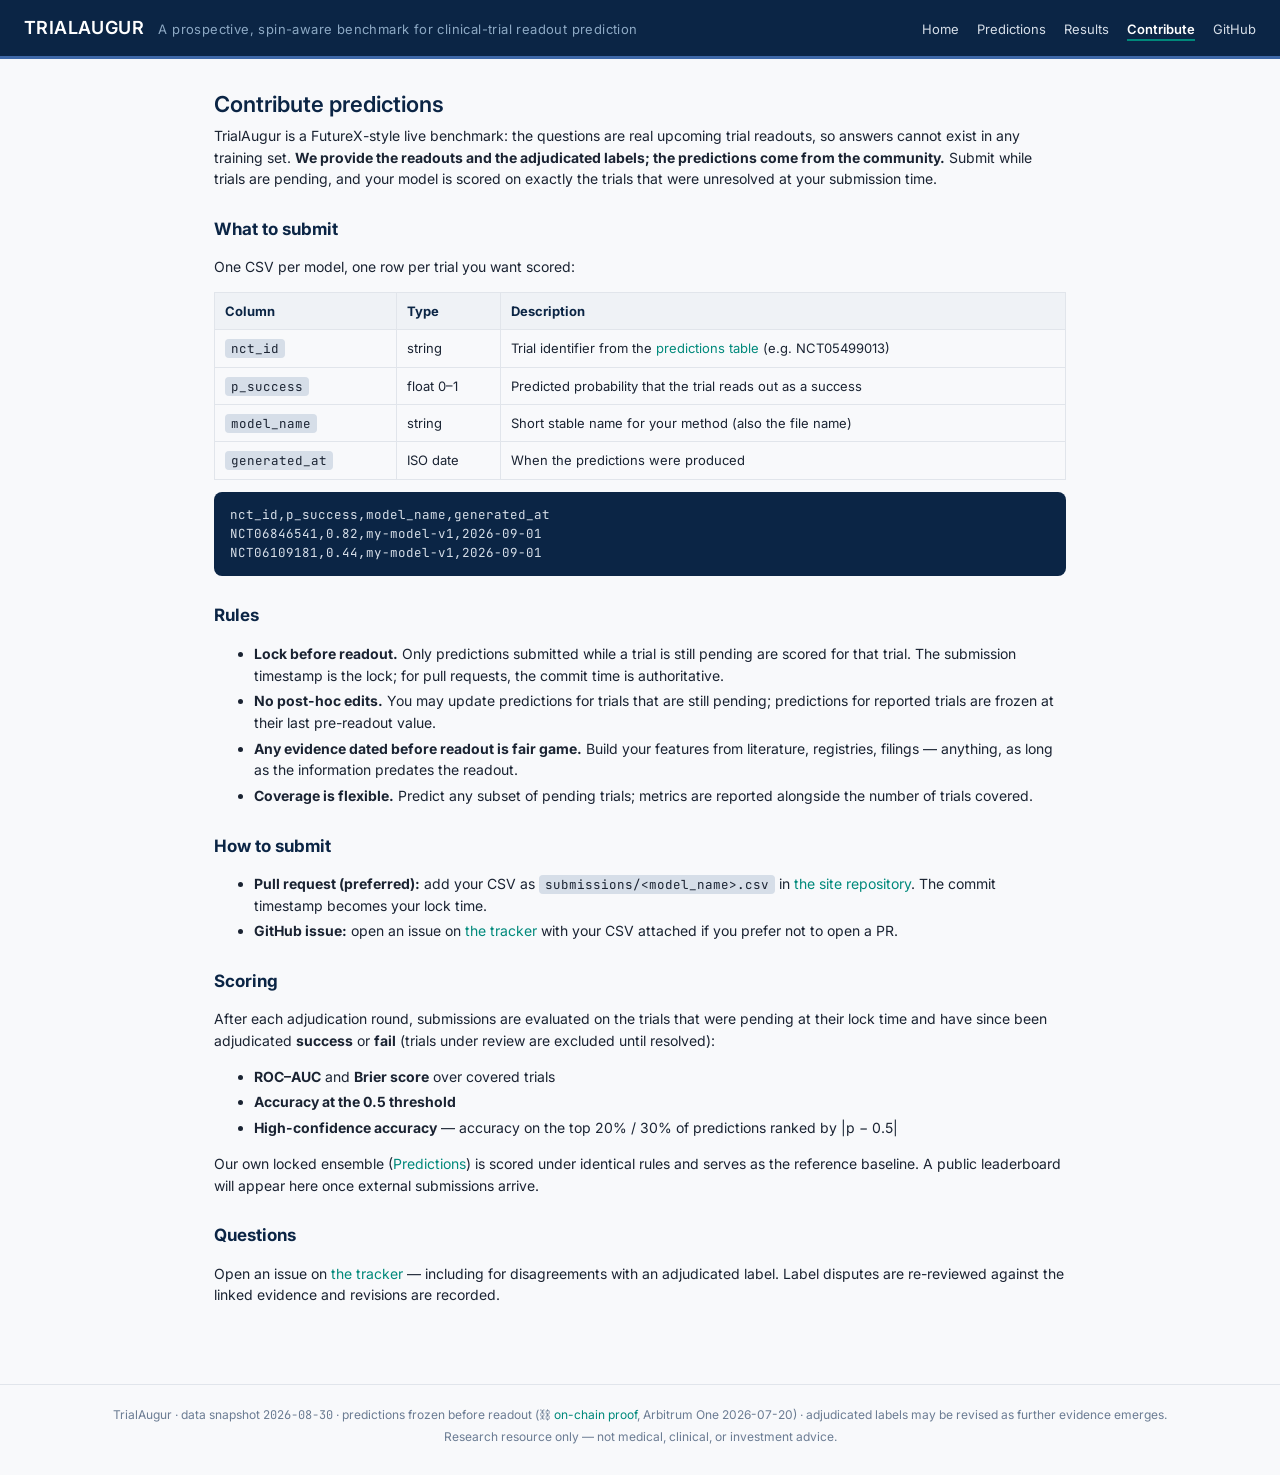
==== contribute.html @ 7155c8dd "TrialAugur static site Co-Authored-By: Claude Fable 5 <noreply@anthropic.com> Claude-Session: https:" ====
<!doctype html>
<html lang="en">
<head>
  <meta charset="utf-8">
  <meta name="viewport" content="width=device-width, initial-scale=1">
  <title>Contribute — TrialAugur</title>
  <link rel="icon" href="data:image/svg+xml,<svg xmlns='http://www.w3.org/2000/svg' viewBox='0 0 100 100'><text y='.9em' font-size='90'>🔮</text></svg>">
  <link rel="preconnect" href="https://fonts.googleapis.com">
  <link rel="preconnect" href="https://fonts.gstatic.com" crossorigin>
  <link href="https://fonts.googleapis.com/css2?family=Inter:wght@400;500;600;700&family=JetBrains+Mono:wght@500;600&display=swap" rel="stylesheet">
  <link rel="stylesheet" href="css/style.css?v=1">
  <script src="js/config.js?v=1"></script>
</head>
<body data-page="contribute">
  <div id="site-header"></div>

  <div class="container narrow prose">
    <h1 class="page-title">Contribute predictions</h1>
    <p class="page-intro">TrialAugur is a FutureX-style live benchmark: the questions
      are real upcoming trial readouts, so answers cannot exist in any training set.
      <b>We provide the readouts and the adjudicated labels; the predictions come from
      the community.</b> Submit while trials are pending, and your model is scored on
      exactly the trials that were unresolved at your submission time.</p>

    <h2>What to submit</h2>
    <p>One CSV per model, one row per trial you want scored:</p>
    <table>
      <tr><th>Column</th><th>Type</th><th>Description</th></tr>
      <tr><td><code>nct_id</code></td><td>string</td><td>Trial identifier from the <a href="predictions.html">predictions table</a> (e.g. NCT05499013)</td></tr>
      <tr><td><code>p_success</code></td><td>float 0–1</td><td>Predicted probability that the trial reads out as a success</td></tr>
      <tr><td><code>model_name</code></td><td>string</td><td>Short stable name for your method (also the file name)</td></tr>
      <tr><td><code>generated_at</code></td><td>ISO date</td><td>When the predictions were produced</td></tr>
    </table>
    <pre>nct_id,p_success,model_name,generated_at
NCT06846541,0.82,my-model-v1,2026-09-01
NCT06109181,0.44,my-model-v1,2026-09-01</pre>

    <h2>Rules</h2>
    <ul>
      <li><b>Lock before readout.</b> Only predictions submitted while a trial is
        still pending are scored for that trial. The submission timestamp is the
        lock; for pull requests, the commit time is authoritative.</li>
      <li><b>No post-hoc edits.</b> You may update predictions for trials that are
        still pending; predictions for reported trials are frozen at their last
        pre-readout value.</li>
      <li><b>Any evidence dated before readout is fair game.</b> Build your
        features from literature, registries, filings — anything, as long as the
        information predates the readout.</li>
      <li><b>Coverage is flexible.</b> Predict any subset of pending trials; metrics
        are reported alongside the number of trials covered.</li>
    </ul>

    <h2>How to submit</h2>
    <ul>
      <li><b>Pull request (preferred):</b> add your CSV as
        <code>submissions/&lt;model_name&gt;.csv</code> in
        <a data-site-link="repo" href="#" target="_blank" rel="noopener">the site repository</a>.
        The commit timestamp becomes your lock time.</li>
      <li><b>GitHub issue:</b> open an issue on
        <a data-site-link="issues" href="#" target="_blank" rel="noopener">the tracker</a>
        with your CSV attached if you prefer not to open a PR.</li>
    </ul>

    <h2>Scoring</h2>
    <p>After each adjudication round, submissions are evaluated on the trials that
      were pending at their lock time and have since been adjudicated
      <b>success</b> or <b>fail</b> (trials under review are excluded until
      resolved):</p>
    <ul>
      <li><b>ROC–AUC</b> and <b>Brier score</b> over covered trials</li>
      <li><b>Accuracy at the 0.5 threshold</b></li>
      <li><b>High-confidence accuracy</b> — accuracy on the top 20% / 30% of
        predictions ranked by |p − 0.5|</li>
    </ul>
    <p>Our own locked ensemble (<a href="predictions.html">Predictions</a>) is scored
      under identical rules and serves as the reference baseline. A public
      leaderboard will appear here once external submissions arrive.</p>

    <h2>Questions</h2>
    <p id="contact-line">Open an issue on
      <a data-site-link="issues" href="#" target="_blank" rel="noopener">the tracker</a> —
      including for disagreements with an adjudicated label. Label disputes are
      re-reviewed against the linked evidence and revisions are recorded.</p>
  </div>

  <div id="site-footer"></div>
  <script src="js/common.js?v=1"></script>
  <script>
    if (window.SITE.contactEmail) {
      document.getElementById("contact-line").insertAdjacentHTML("beforeend",
        ` Or email <a href="mailto:${SITE.contactEmail}">${SITE.contactEmail}</a>.`);
    }
  </script>
</body>
</html>
---- css/style.css ----
/* TrialAugur — navy/professional theme (same family as pharma-pipeline-web) */

:root {
  --navy-900: #0B2545;
  --navy-700: #13315C;
  --navy-500: #3E68A8;
  --navy-300: #8DA9C4;
  --navy-100: #D6DEE8;
  --bg: #F8F9FB;
  --surface: #FFFFFF;
  --border: #E1E5EB;
  --text: #1A2332;
  --text-muted: #6B7C93;
  --accent: #00897B;

  /* status colors: always paired with a text label, never color alone */
  --ok-bg: #DFF1E5;      --ok-ink: #14603A;
  --bad-bg: #FBE4E1;     --bad-ink: #96261B;
  --warn-bg: #FCEFD6;    --warn-ink: #7A5200;
  --neutral-bg: #E9EDF2; --neutral-ink: #4E5E73;
  --info-bg: #DEE8F5;    --info-ink: #1C4D8F;
}

* { box-sizing: border-box; }

html, body {
  margin: 0;
  padding: 0;
  background: var(--bg);
  color: var(--text);
  font-family: 'Inter', -apple-system, BlinkMacSystemFont, 'Segoe UI', Helvetica, Arial, sans-serif;
  font-size: 14px;
  line-height: 1.55;
  -webkit-font-smoothing: antialiased;
}

a { color: var(--accent); text-decoration: none; }
a:hover { text-decoration: underline; }
.mono { font-family: 'JetBrains Mono', 'SF Mono', Menlo, monospace; }

/* ---------- top bar ---------- */
header.topbar {
  background: var(--navy-900);
  color: #fff;
  padding: 14px 24px;
  display: flex;
  align-items: baseline;
  justify-content: space-between;
  gap: 16px;
  flex-wrap: wrap;
  border-bottom: 3px solid var(--navy-500);
}
header.topbar .brand { font-size: 18px; font-weight: 600; letter-spacing: 0.4px; }
header.topbar .brand a { color: #fff; }
header.topbar .brand a:hover { text-decoration: none; }
header.topbar .brand .sub {
  font-weight: 400; color: var(--navy-300);
  margin-left: 10px; font-size: 13px;
}
header.topbar nav { display: flex; flex-wrap: wrap; gap: 2px 18px; }
header.topbar nav a { color: var(--navy-100); font-size: 13px; }
header.topbar nav a:hover { color: #fff; text-decoration: none; }
header.topbar nav a.active { color: #fff; font-weight: 600; border-bottom: 2px solid var(--accent); }

/* ---------- page scaffolding ---------- */
.container { max-width: 1240px; margin: 0 auto; padding: 24px; }
.container.narrow { max-width: 900px; }

.page-title { font-size: 22px; font-weight: 600; margin: 4px 0 4px; color: var(--navy-900); }
.page-intro { color: var(--text-muted); max-width: 860px; margin: 0 0 18px; }
.page-intro b { color: var(--text); }

/* ---------- hero (home) ---------- */
.hero { padding: 36px 0 8px; }
.hero h1 { font-size: 30px; margin: 0 0 6px; color: var(--navy-900); letter-spacing: 0.3px; }
.hero p { font-size: 15px; color: var(--text-muted); max-width: 820px; margin: 0; }

/* ---------- stat tiles ---------- */
.stats {
  display: grid;
  grid-template-columns: repeat(auto-fit, minmax(170px, 1fr));
  gap: 14px;
  margin: 22px 0 6px;
}
.stat-card {
  background: var(--surface);
  border: 1px solid var(--border);
  border-radius: 8px;
  padding: 14px 16px;
}
.stat-card .label {
  font-size: 11px; text-transform: uppercase; letter-spacing: 0.8px;
  color: var(--text-muted); margin-bottom: 6px;
}
.stat-card .value { font-size: 26px; font-weight: 600; color: var(--navy-900); }
.stat-card .detail { font-size: 12px; color: var(--text-muted); margin-top: 4px; }
.stats-footnote { font-size: 12px; color: var(--text-muted); margin: 6px 0 0; }

/* ---------- cards / sections ---------- */
.cards {
  display: grid;
  grid-template-columns: repeat(auto-fit, minmax(260px, 1fr));
  gap: 14px;
  margin: 18px 0;
}
.card {
  background: var(--surface);
  border: 1px solid var(--border);
  border-radius: 8px;
  padding: 18px;
}
.card h3 { margin: 0 0 8px; font-size: 15px; color: var(--navy-900); }
.card .step { color: var(--accent); font-weight: 600; font-size: 12px; letter-spacing: 1px; }
.card p { margin: 6px 0 0; color: var(--text-muted); font-size: 13px; }
.card p b, .card p a { color: var(--text); }
.card p a { color: var(--accent); }

.section-title { font-size: 17px; font-weight: 600; color: var(--navy-900); margin: 30px 0 4px; }

.callout {
  background: var(--surface);
  border: 1px solid var(--border);
  border-left: 4px solid var(--accent);
  border-radius: 6px;
  padding: 14px 18px;
  margin: 14px 0;
  max-width: 900px;
}
.callout h3 { margin: 0 0 6px; font-size: 14px; }
.callout p { margin: 4px 0; font-size: 13px; color: var(--text-muted); }

.paper-box {
  background: var(--navy-900);
  color: var(--navy-100);
  border-radius: 8px;
  padding: 18px 20px;
  margin: 14px 0 24px;
  max-width: 900px;
}
.paper-box h3 { color: #fff; margin: 0 0 8px; font-size: 15px; }
.paper-box .cite { font-size: 13px; font-style: italic; }
.paper-box .placeholder-tag {
  display: inline-block; font-style: normal; font-size: 11px; font-weight: 600;
  background: var(--navy-700); color: var(--navy-300);
  border-radius: 4px; padding: 2px 8px; margin-left: 8px; letter-spacing: 0.5px;
}
.paper-box a { color: #8FD9CF; }

/* ---------- buttons ---------- */
.btn {
  display: inline-block;
  background: var(--navy-700);
  color: #fff;
  border-radius: 6px;
  padding: 9px 16px;
  font-size: 13px;
  font-weight: 500;
  margin: 4px 8px 4px 0;
}
.btn:hover { background: var(--navy-500); text-decoration: none; }
.btn .size { color: var(--navy-300); font-weight: 400; margin-left: 6px; }
.btn.secondary { background: var(--surface); color: var(--navy-700); border: 1px solid var(--navy-300); }
.btn.secondary:hover { background: var(--navy-100); }

/* ---------- badges ---------- */
.badge {
  display: inline-block;
  border-radius: 999px;
  padding: 2px 10px;
  font-size: 12px;
  font-weight: 600;
  white-space: nowrap;
}
.b-success { background: var(--ok-bg); color: var(--ok-ink); }
.b-fail { background: var(--bad-bg); color: var(--bad-ink); }
.b-unclear { background: var(--warn-bg); color: var(--warn-ink); }
.b-pending { background: var(--neutral-bg); color: var(--neutral-ink); }
.b-reported { background: var(--info-bg); color: var(--info-ink); }
.b-call-s { background: var(--surface); color: var(--ok-ink); border: 1px solid var(--ok-ink); }
.b-call-f { background: var(--surface); color: var(--bad-ink); border: 1px solid var(--bad-ink); }

.tick-good { color: var(--ok-ink); font-weight: 700; }
.tick-bad { color: var(--bad-ink); font-weight: 700; }
.muted { color: var(--text-muted); }

/* ---------- on-chain proof block ---------- */
details.chain-proof {
  background: var(--surface);
  border: 1px solid var(--border);
  border-radius: 6px;
  margin: 0 0 6px;
  max-width: 900px;
  font-size: 12.5px;
}
details.chain-proof summary {
  cursor: pointer;
  padding: 8px 12px;
  color: var(--text-muted);
  list-style-position: inside;
}
details.chain-proof summary:hover { color: var(--text); }
details.chain-proof .chain-body { padding: 2px 14px 12px; color: var(--text-muted); }
details.chain-proof .chain-body p { margin: 6px 0; }
details.chain-proof table { border-collapse: collapse; margin: 8px 0; }
details.chain-proof th, details.chain-proof td {
  border: 1px solid var(--border); padding: 4px 9px; font-size: 12px; text-align: left;
}
details.chain-proof th { background: #EFF2F6; color: var(--navy-900); }
details.chain-proof .chain-alt { color: var(--text-muted); font-size: 11px; margin-left: 6px; }

/* ---------- filter row ---------- */
.filters {
  display: flex;
  flex-wrap: wrap;
  gap: 10px;
  align-items: center;
  margin: 14px 0;
}
.filters input[type="search"], .filters select {
  border: 1px solid var(--border);
  border-radius: 6px;
  background: var(--surface);
  color: var(--text);
  padding: 8px 10px;
  font-size: 13px;
  font-family: inherit;
}
.filters input[type="search"] { min-width: 260px; flex: 1 1 260px; max-width: 420px; }
.filters .hint { color: var(--text-muted); font-size: 12px; margin-left: auto; }

/* ---------- tables (Tabulator overrides) ---------- */
#grid { border: 1px solid var(--border); border-radius: 8px; overflow: hidden; background: var(--surface); }
.tabulator { border: none; background: var(--surface); font-size: 13px; }
.tabulator .tabulator-header {
  background: #EFF2F6; border-bottom: 2px solid var(--navy-100);
  color: var(--navy-900); font-weight: 600;
}
.tabulator .tabulator-header .tabulator-col { background: transparent; }
.tabulator-row { border-bottom: 1px solid #EDF0F4; }
.tabulator-row.tabulator-row-even { background: #FBFCFD; }
.tabulator-row:hover { background: #F0F4F9 !important; }
.tabulator .tabulator-cell { padding: 8px 10px; }
.tabulator .tabulator-cell.wrap { white-space: normal; line-height: 1.4; }
a.nct { color: var(--navy-500); font-weight: 600; }

/* ---------- trial detail (dossier) page ---------- */
.tabulator-row { cursor: pointer; }
.kv-card { padding: 6px 18px 10px; }
.kv-card .kv {
  display: grid;
  grid-template-columns: 260px 1fr;
  gap: 12px;
  padding: 7px 0;
  border-bottom: 1px solid #EDF0F4;
  font-size: 13px;
}
.kv-card .kv:last-child, .kv-card details.field:last-child { border-bottom: none; }
.kv-card .k, details.field .k {
  color: var(--text-muted);
  font-family: 'JetBrains Mono', Menlo, monospace;
  font-size: 12px;
  word-break: break-all;
}
.kv-card .v { color: var(--text); overflow-wrap: anywhere; }
.kv-card details.field { border-bottom: 1px solid #EDF0F4; padding: 7px 0; font-size: 13px; }
.kv-card details.field summary {
  cursor: pointer;
  display: grid;
  grid-template-columns: 260px 1fr;
  gap: 12px;
  list-style: none;
}
.kv-card details.field summary::before { content: "▸ "; color: var(--text-muted); position: absolute; margin-left: -14px; }
.kv-card details.field[open] summary::before { content: "▾ "; }
.kv-card pre.val {
  background: #F4F6F9;
  border: 1px solid var(--border);
  border-radius: 6px;
  padding: 10px 12px;
  margin: 8px 0 4px;
  overflow-x: auto;
  max-height: 480px;
  overflow-y: auto;
  white-space: pre-wrap;
  overflow-wrap: anywhere;
  font-family: 'JetBrains Mono', Menlo, monospace;
  font-size: 12px;
  line-height: 1.5;
}
@media (max-width: 640px) {
  .kv-card .kv, .kv-card details.field summary { grid-template-columns: 1fr; gap: 2px; }
}

/* ---------- prose pages (contribute) ---------- */
.prose { max-width: 860px; }
.prose h2 { font-size: 17px; color: var(--navy-900); margin: 26px 0 8px; }
.prose p, .prose li { font-size: 14px; color: var(--text); }
.prose li { margin: 4px 0; }
.prose code {
  font-family: 'JetBrains Mono', Menlo, monospace;
  background: var(--navy-100); border-radius: 4px; padding: 1px 6px; font-size: 12.5px;
}
.prose table { border-collapse: collapse; margin: 10px 0; width: 100%; }
.prose th, .prose td { border: 1px solid var(--border); padding: 8px 10px; font-size: 13px; text-align: left; }
.prose th { background: #EFF2F6; color: var(--navy-900); }
.prose pre {
  background: var(--navy-900); color: #D6DEE8;
  border-radius: 8px; padding: 14px 16px; overflow-x: auto;
  font-family: 'JetBrains Mono', Menlo, monospace; font-size: 12.5px; line-height: 1.5;
}

/* ---------- footer ---------- */
footer {
  margin-top: 40px;
  padding: 18px 24px 26px;
  border-top: 1px solid var(--border);
  color: var(--text-muted);
  font-size: 12px;
  text-align: center;
}
footer div { margin: 3px 0; }

@media (max-width: 640px) {
  .container { padding: 14px; }
  .hero h1 { font-size: 24px; }
  header.topbar { padding: 12px 14px; }
}

/* ---------- model evaluation module (results page) ---------- */
.eval-block { margin: 18px 0 30px; padding: 18px 20px; background: #fff;
  border: 1px solid var(--border, #e3e7ee); border-radius: 10px; }
.eval-title { font-size: 18px; margin: 18px 0 6px; color: var(--navy-900, #111c33); }
.eval-block h3 { font-size: 14.5px; margin: 18px 0 2px; color: var(--navy-900, #111c33); }
.eval-sub { font-size: 12.5px; color: var(--text-muted, #66708a); margin: 2px 0 8px; }
.eval-scroll { overflow-x: auto; }
.eval-table { border-collapse: collapse; width: 100%; font-size: 13px; }
.eval-table th, .eval-table td { padding: 6px 10px; text-align: left;
  border-bottom: 1px solid var(--border, #e8ebf1); white-space: nowrap; }
.eval-table td:first-child { white-space: normal; min-width: 220px; }
.eval-table thead th { font-size: 11.5px; text-transform: uppercase; letter-spacing: .4px;
  color: var(--text-muted, #66708a); border-bottom: 2px solid var(--border, #dde2ea); }
.eval-table tbody tr:hover { background: #f7f9fc; }
.eval-notes { margin-top: 12px; font-size: 12.5px; color: var(--text-muted, #66708a); }
.eval-notes summary { cursor: pointer; font-weight: 600; }
.eval-notes ul { margin: 8px 0 0 18px; padding: 0; }
.eval-notes li { margin: 4px 0; }

/* evaluation figure */
.eval-fig { margin: 18px 0 4px; }
.eval-fig img { max-width: 100%; height: auto; border: 1px solid #e3e7ee; border-radius: 8px; }
.eval-fig figcaption { font-size: 12px; color: #66708a; margin-top: 6px; }

/* market reaction */
.pos { color: #008300; }
.neg { color: #e34948; }
.mkt-note { font-size: 11.5px; color: #66708a; white-space: normal; min-width: 140px; }
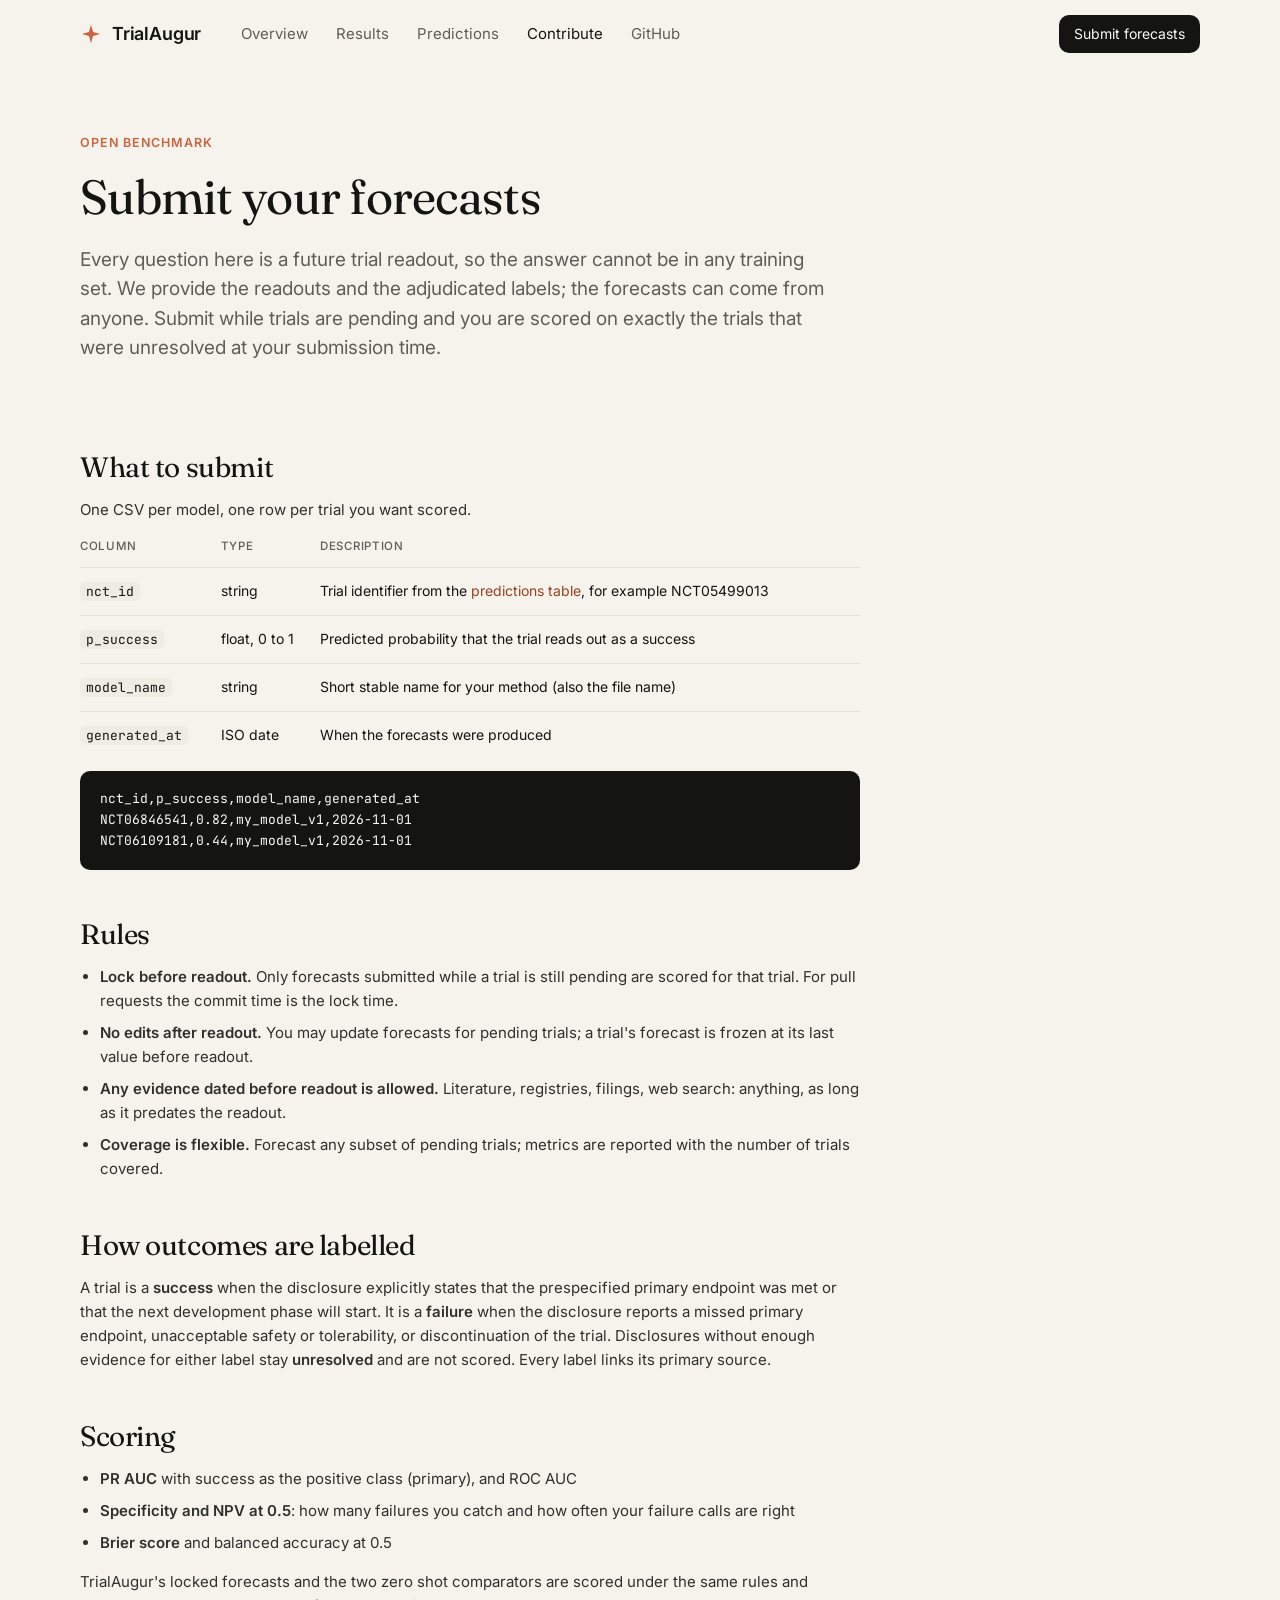
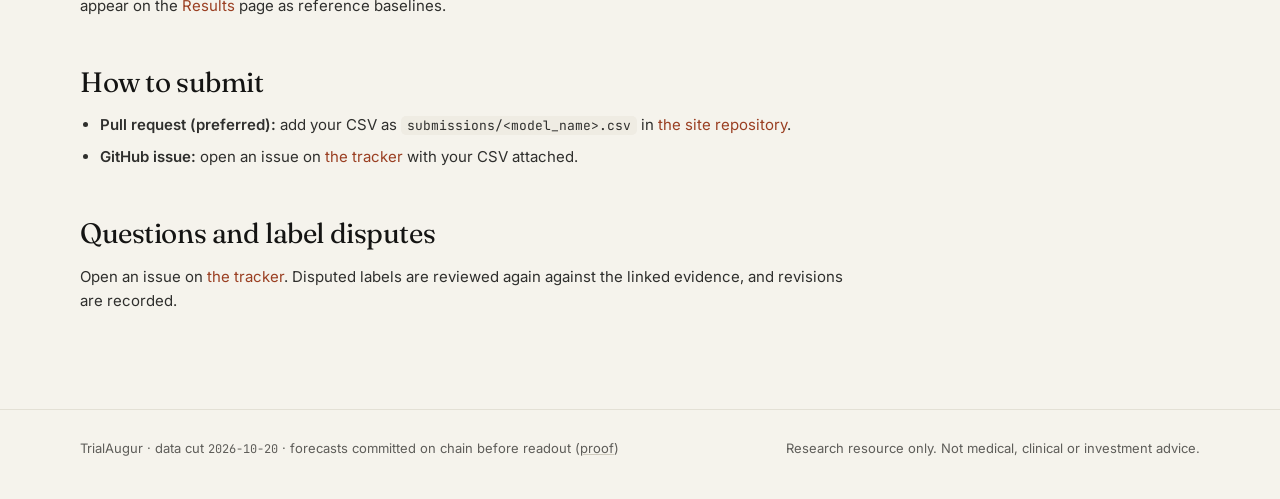
==== commit a75703ee: "Redesign site and update to the paper data cut of 20 Oct 2026 Warm editorial theme. Prospective eval" ====
--- a/contribute.html
+++ b/contribute.html
@@ -3,88 +3,83 @@
 <head>
   <meta charset="utf-8">
   <meta name="viewport" content="width=device-width, initial-scale=1">
-  <title>Contribute — TrialAugur</title>
-  <link rel="icon" href="data:image/svg+xml,<svg xmlns='http://www.w3.org/2000/svg' viewBox='0 0 100 100'><text y='.9em' font-size='90'>🔮</text></svg>">
+  <title>Contribute · TrialAugur</title>
+  <link rel="icon" href="data:image/svg+xml,<svg xmlns='http://www.w3.org/2000/svg' viewBox='0 0 24 24'><path d='M12 2l2.2 7.8L22 12l-7.8 2.2L12 22l-2.2-7.8L2 12l7.8-2.2z' fill='%23C96442'/></svg>">
   <link rel="preconnect" href="https://fonts.googleapis.com">
   <link rel="preconnect" href="https://fonts.gstatic.com" crossorigin>
-  <link href="https://fonts.googleapis.com/css2?family=Inter:wght@400;500;600;700&family=JetBrains+Mono:wght@500;600&display=swap" rel="stylesheet">
-  <link rel="stylesheet" href="css/style.css?v=1">
-  <script src="js/config.js?v=1"></script>
+  <link href="https://fonts.googleapis.com/css2?family=Fraunces:opsz,wght@9..144,400;9..144,500&family=Inter:wght@400;500;600&family=JetBrains+Mono:wght@400;500&display=swap" rel="stylesheet">
+  <link rel="stylesheet" href="css/style.css?v=10">
+  <script src="js/config.js?v=10"></script>
 </head>
 <body data-page="contribute">
   <div id="site-header"></div>
 
-  <div class="container narrow prose">
-    <h1 class="page-title">Contribute predictions</h1>
-    <p class="page-intro">TrialAugur is a FutureX-style live benchmark: the questions
-      are real upcoming trial readouts, so answers cannot exist in any training set.
-      <b>We provide the readouts and the adjudicated labels; the predictions come from
-      the community.</b> Submit while trials are pending, and your model is scored on
-      exactly the trials that were unresolved at your submission time.</p>
+  <section class="wrap pagehead">
+    <div class="eyebrow">Open benchmark</div>
+    <h1>Submit your forecasts</h1>
+    <p class="lede">Every question here is a future trial readout, so the answer cannot be in any training set.
+      We provide the readouts and the adjudicated labels; the forecasts can come from anyone. Submit while trials are
+      pending and you are scored on exactly the trials that were unresolved at your submission time.</p>
+  </section>
 
-    <h2>What to submit</h2>
-    <p>One CSV per model, one row per trial you want scored:</p>
-    <table>
-      <tr><th>Column</th><th>Type</th><th>Description</th></tr>
-      <tr><td><code>nct_id</code></td><td>string</td><td>Trial identifier from the <a href="predictions.html">predictions table</a> (e.g. NCT05499013)</td></tr>
-      <tr><td><code>p_success</code></td><td>float 0–1</td><td>Predicted probability that the trial reads out as a success</td></tr>
-      <tr><td><code>model_name</code></td><td>string</td><td>Short stable name for your method (also the file name)</td></tr>
-      <tr><td><code>generated_at</code></td><td>ISO date</td><td>When the predictions were produced</td></tr>
-    </table>
-    <pre>nct_id,p_success,model_name,generated_at
-NCT06846541,0.82,my-model-v1,2026-09-01
-NCT06109181,0.44,my-model-v1,2026-09-01</pre>
+  <section class="wrap">
+    <div class="doc">
+      <h2>What to submit</h2>
+      <p>One CSV per model, one row per trial you want scored.</p>
+      <div class="scroll"><table class="t">
+        <tr><th>Column</th><th>Type</th><th>Description</th></tr>
+        <tr><td><code>nct_id</code></td><td>string</td><td>Trial identifier from the <a href="predictions.html">predictions table</a>, for example NCT05499013</td></tr>
+        <tr><td><code>p_success</code></td><td>float, 0 to 1</td><td>Predicted probability that the trial reads out as a success</td></tr>
+        <tr><td><code>model_name</code></td><td>string</td><td>Short stable name for your method (also the file name)</td></tr>
+        <tr><td><code>generated_at</code></td><td>ISO date</td><td>When the forecasts were produced</td></tr>
+      </table></div>
+      <pre>nct_id,p_success,model_name,generated_at
+NCT06846541,0.82,my_model_v1,2026-11-01
+NCT06109181,0.44,my_model_v1,2026-11-01</pre>
 
-    <h2>Rules</h2>
-    <ul>
-      <li><b>Lock before readout.</b> Only predictions submitted while a trial is
-        still pending are scored for that trial. The submission timestamp is the
-        lock; for pull requests, the commit time is authoritative.</li>
-      <li><b>No post-hoc edits.</b> You may update predictions for trials that are
-        still pending; predictions for reported trials are frozen at their last
-        pre-readout value.</li>
-      <li><b>Any evidence dated before readout is fair game.</b> Build your
-        features from literature, registries, filings — anything, as long as the
-        information predates the readout.</li>
-      <li><b>Coverage is flexible.</b> Predict any subset of pending trials; metrics
-        are reported alongside the number of trials covered.</li>
-    </ul>
+      <h2>Rules</h2>
+      <ul>
+        <li><b>Lock before readout.</b> Only forecasts submitted while a trial is still pending are scored for that trial.
+          For pull requests the commit time is the lock time.</li>
+        <li><b>No edits after readout.</b> You may update forecasts for pending trials; a trial's forecast is frozen at its
+          last value before readout.</li>
+        <li><b>Any evidence dated before readout is allowed.</b> Literature, registries, filings, web search: anything,
+          as long as it predates the readout.</li>
+        <li><b>Coverage is flexible.</b> Forecast any subset of pending trials; metrics are reported with the number of
+          trials covered.</li>
+      </ul>
 
-    <h2>How to submit</h2>
-    <ul>
-      <li><b>Pull request (preferred):</b> add your CSV as
-        <code>submissions/&lt;model_name&gt;.csv</code> in
-        <a data-site-link="repo" href="#" target="_blank" rel="noopener">the site repository</a>.
-        The commit timestamp becomes your lock time.</li>
-      <li><b>GitHub issue:</b> open an issue on
-        <a data-site-link="issues" href="#" target="_blank" rel="noopener">the tracker</a>
-        with your CSV attached if you prefer not to open a PR.</li>
-    </ul>
+      <h2>How outcomes are labelled</h2>
+      <p>A trial is a <b>success</b> when the disclosure explicitly states that the prespecified primary endpoint was met
+        or that the next development phase will start. It is a <b>failure</b> when the disclosure reports a missed primary
+        endpoint, unacceptable safety or tolerability, or discontinuation of the trial. Disclosures without enough evidence
+        for either label stay <b>unresolved</b> and are not scored. Every label links its primary source.</p>
 
-    <h2>Scoring</h2>
-    <p>After each adjudication round, submissions are evaluated on the trials that
-      were pending at their lock time and have since been adjudicated
-      <b>success</b> or <b>fail</b> (trials under review are excluded until
-      resolved):</p>
-    <ul>
-      <li><b>ROC–AUC</b> and <b>Brier score</b> over covered trials</li>
-      <li><b>Accuracy at the 0.5 threshold</b></li>
-      <li><b>High-confidence accuracy</b> — accuracy on the top 20% / 30% of
-        predictions ranked by |p − 0.5|</li>
-    </ul>
-    <p>Our own locked ensemble (<a href="predictions.html">Predictions</a>) is scored
-      under identical rules and serves as the reference baseline. A public
-      leaderboard will appear here once external submissions arrive.</p>
+      <h2>Scoring</h2>
+      <ul>
+        <li><b>PR AUC</b> with success as the positive class (primary), and ROC AUC</li>
+        <li><b>Specificity and NPV at 0.5</b>: how many failures you catch and how often your failure calls are right</li>
+        <li><b>Brier score</b> and balanced accuracy at 0.5</li>
+      </ul>
+      <p>TrialAugur's locked forecasts and the two zero shot comparators are scored under the same rules and appear on the
+        <a href="results.html">Results</a> page as reference baselines.</p>
 
-    <h2>Questions</h2>
-    <p id="contact-line">Open an issue on
-      <a data-site-link="issues" href="#" target="_blank" rel="noopener">the tracker</a> —
-      including for disagreements with an adjudicated label. Label disputes are
-      re-reviewed against the linked evidence and revisions are recorded.</p>
-  </div>
+      <h2>How to submit</h2>
+      <ul>
+        <li><b>Pull request (preferred):</b> add your CSV as <code>submissions/&lt;model_name&gt;.csv</code> in
+          <a data-site-link="repo" href="#" target="_blank" rel="noopener">the site repository</a>.</li>
+        <li><b>GitHub issue:</b> open an issue on <a data-site-link="issues" href="#" target="_blank" rel="noopener">the tracker</a>
+          with your CSV attached.</li>
+      </ul>
+
+      <h2>Questions and label disputes</h2>
+      <p id="contact-line">Open an issue on <a data-site-link="issues" href="#" target="_blank" rel="noopener">the tracker</a>.
+        Disputed labels are reviewed again against the linked evidence, and revisions are recorded.</p>
+    </div>
+  </section>
 
   <div id="site-footer"></div>
-  <script src="js/common.js?v=1"></script>
+  <script src="js/common.js?v=10"></script>
   <script>
     if (window.SITE.contactEmail) {
       document.getElementById("contact-line").insertAdjacentHTML("beforeend",
--- a/css/style.css
+++ b/css/style.css
@@ -1,356 +1,282 @@
-/* TrialAugur — navy/professional theme (same family as pharma-pipeline-web) */
+/* TrialAugur: warm editorial theme (ivory paper, serif display, clay accent) */
 
 :root {
-  --navy-900: #0B2545;
-  --navy-700: #13315C;
-  --navy-500: #3E68A8;
-  --navy-300: #8DA9C4;
-  --navy-100: #D6DEE8;
-  --bg: #F8F9FB;
-  --surface: #FFFFFF;
-  --border: #E1E5EB;
-  --text: #1A2332;
-  --text-muted: #6B7C93;
-  --accent: #00897B;
-
-  /* status colors: always paired with a text label, never color alone */
-  --ok-bg: #DFF1E5;      --ok-ink: #14603A;
-  --bad-bg: #FBE4E1;     --bad-ink: #96261B;
-  --warn-bg: #FCEFD6;    --warn-ink: #7A5200;
-  --neutral-bg: #E9EDF2; --neutral-ink: #4E5E73;
-  --info-bg: #DEE8F5;    --info-ink: #1C4D8F;
+  --bg: #F5F3EC;
+  --card: #FAF9F5;
+  --sunk: #EFECE3;
+  --fg: #141413;
+  --muted: #5E5D59;
+  --faint: #87867F;
+  --line: #E3E0D5;
+  --line-strong: #CFCBBE;
+  --accent: #C96442;
+  --accent-ink: #9A3F22;
+  --accent-soft: #F4E1D9;
+  --cmp: #6A9BCC;
+  --cmp-soft: #DDE8F3;
+  --ok: #4F6B3A;
+  --ok-soft: #E3EAD7;
+  --bad: #A8432A;
+  --bad-soft: #F4E1D9;
+  --neutral-soft: #E8E6DC;
+
+  --sans: 'Inter', -apple-system, 'Segoe UI', Helvetica, Arial, sans-serif;
+  --display: 'Fraunces', Georgia, 'Times New Roman', serif;
+  --mono: 'JetBrains Mono', 'SF Mono', Menlo, Consolas, monospace;
+  --r: 10px;
+  --rc: 16px;
 }
 
 * { box-sizing: border-box; }
-
-html, body {
-  margin: 0;
-  padding: 0;
+html, body { margin: 0; padding: 0; }
+body {
   background: var(--bg);
-  color: var(--text);
-  font-family: 'Inter', -apple-system, BlinkMacSystemFont, 'Segoe UI', Helvetica, Arial, sans-serif;
-  font-size: 14px;
-  line-height: 1.55;
+  color: var(--fg);
+  font-family: var(--sans);
+  font-size: 15px;
+  line-height: 1.6;
   -webkit-font-smoothing: antialiased;
 }
-
-a { color: var(--accent); text-decoration: none; }
+a { color: var(--accent-ink); text-decoration: none; }
 a:hover { text-decoration: underline; }
-.mono { font-family: 'JetBrains Mono', 'SF Mono', Menlo, monospace; }
-
-/* ---------- top bar ---------- */
-header.topbar {
-  background: var(--navy-900);
-  color: #fff;
-  padding: 14px 24px;
-  display: flex;
-  align-items: baseline;
-  justify-content: space-between;
-  gap: 16px;
-  flex-wrap: wrap;
-  border-bottom: 3px solid var(--navy-500);
-}
-header.topbar .brand { font-size: 18px; font-weight: 600; letter-spacing: 0.4px; }
-header.topbar .brand a { color: #fff; }
-header.topbar .brand a:hover { text-decoration: none; }
-header.topbar .brand .sub {
-  font-weight: 400; color: var(--navy-300);
-  margin-left: 10px; font-size: 13px;
-}
-header.topbar nav { display: flex; flex-wrap: wrap; gap: 2px 18px; }
-header.topbar nav a { color: var(--navy-100); font-size: 13px; }
-header.topbar nav a:hover { color: #fff; text-decoration: none; }
-header.topbar nav a.active { color: #fff; font-weight: 600; border-bottom: 2px solid var(--accent); }
-
-/* ---------- page scaffolding ---------- */
-.container { max-width: 1240px; margin: 0 auto; padding: 24px; }
-.container.narrow { max-width: 900px; }
-
-.page-title { font-size: 22px; font-weight: 600; margin: 4px 0 4px; color: var(--navy-900); }
-.page-intro { color: var(--text-muted); max-width: 860px; margin: 0 0 18px; }
-.page-intro b { color: var(--text); }
-
-/* ---------- hero (home) ---------- */
-.hero { padding: 36px 0 8px; }
-.hero h1 { font-size: 30px; margin: 0 0 6px; color: var(--navy-900); letter-spacing: 0.3px; }
-.hero p { font-size: 15px; color: var(--text-muted); max-width: 820px; margin: 0; }
-
-/* ---------- stat tiles ---------- */
-.stats {
-  display: grid;
-  grid-template-columns: repeat(auto-fit, minmax(170px, 1fr));
-  gap: 14px;
-  margin: 22px 0 6px;
-}
-.stat-card {
-  background: var(--surface);
-  border: 1px solid var(--border);
-  border-radius: 8px;
-  padding: 14px 16px;
-}
-.stat-card .label {
-  font-size: 11px; text-transform: uppercase; letter-spacing: 0.8px;
-  color: var(--text-muted); margin-bottom: 6px;
-}
-.stat-card .value { font-size: 26px; font-weight: 600; color: var(--navy-900); }
-.stat-card .detail { font-size: 12px; color: var(--text-muted); margin-top: 4px; }
-.stats-footnote { font-size: 12px; color: var(--text-muted); margin: 6px 0 0; }
-
-/* ---------- cards / sections ---------- */
-.cards {
-  display: grid;
-  grid-template-columns: repeat(auto-fit, minmax(260px, 1fr));
-  gap: 14px;
-  margin: 18px 0;
-}
-.card {
-  background: var(--surface);
-  border: 1px solid var(--border);
-  border-radius: 8px;
-  padding: 18px;
-}
-.card h3 { margin: 0 0 8px; font-size: 15px; color: var(--navy-900); }
-.card .step { color: var(--accent); font-weight: 600; font-size: 12px; letter-spacing: 1px; }
-.card p { margin: 6px 0 0; color: var(--text-muted); font-size: 13px; }
-.card p b, .card p a { color: var(--text); }
-.card p a { color: var(--accent); }
-
-.section-title { font-size: 17px; font-weight: 600; color: var(--navy-900); margin: 30px 0 4px; }
-
-.callout {
-  background: var(--surface);
-  border: 1px solid var(--border);
-  border-left: 4px solid var(--accent);
-  border-radius: 6px;
-  padding: 14px 18px;
-  margin: 14px 0;
-  max-width: 900px;
-}
-.callout h3 { margin: 0 0 6px; font-size: 14px; }
-.callout p { margin: 4px 0; font-size: 13px; color: var(--text-muted); }
-
-.paper-box {
-  background: var(--navy-900);
-  color: var(--navy-100);
-  border-radius: 8px;
-  padding: 18px 20px;
-  margin: 14px 0 24px;
-  max-width: 900px;
-}
-.paper-box h3 { color: #fff; margin: 0 0 8px; font-size: 15px; }
-.paper-box .cite { font-size: 13px; font-style: italic; }
-.paper-box .placeholder-tag {
-  display: inline-block; font-style: normal; font-size: 11px; font-weight: 600;
-  background: var(--navy-700); color: var(--navy-300);
-  border-radius: 4px; padding: 2px 8px; margin-left: 8px; letter-spacing: 0.5px;
-}
-.paper-box a { color: #8FD9CF; }
+.mono { font-family: var(--mono); font-size: .92em; }
+.muted { color: var(--muted); }
+b, strong { font-weight: 600; }
+
+.wrap { max-width: 1200px; margin: 0 auto; padding: 0 40px; }
+
+/* ---------- header ---------- */
+.nav { position: sticky; top: 0; z-index: 20; background: rgba(245, 243, 236, .92);
+  backdrop-filter: saturate(1.2) blur(8px); border-bottom: 1px solid transparent; }
+.nav.scrolled { border-bottom-color: var(--line); }
+.navin { display: flex; align-items: center; height: 68px; gap: 40px; }
+.logo { font-weight: 600; font-size: 18px; display: flex; align-items: center; gap: 10px;
+  letter-spacing: -.01em; color: var(--fg); }
+.logo:hover { text-decoration: none; }
+.nav nav { display: flex; gap: 28px; flex: 1; }
+.nav nav a { color: var(--muted); font-size: 15px; }
+.nav nav a.active, .nav nav a:hover { color: var(--fg); text-decoration: none; }
+.nav .cta { font-size: 14px; padding: 8px 15px; border-radius: var(--r); background: var(--fg); color: var(--card); }
+.nav .cta:hover { text-decoration: none; background: #2b2b29; }
+.menu-btn { display: none; background: none; border: 0; font-size: 22px; color: var(--fg); cursor: pointer; }
+
+/* ---------- type ---------- */
+h1, h2, h3, .display { font-family: var(--display); font-weight: 400; letter-spacing: -.015em; margin: 0; line-height: 1.15; }
+.eyebrow { font-size: 12.5px; letter-spacing: .08em; text-transform: uppercase; color: var(--accent);
+  font-weight: 600; margin-bottom: 18px; }
+.lede { font-size: 19px; line-height: 1.55; color: var(--muted); margin: 22px 0 0; max-width: 620px; }
 
 /* ---------- buttons ---------- */
-.btn {
-  display: inline-block;
-  background: var(--navy-700);
-  color: #fff;
-  border-radius: 6px;
-  padding: 9px 16px;
-  font-size: 13px;
-  font-weight: 500;
-  margin: 4px 8px 4px 0;
-}
-.btn:hover { background: var(--navy-500); text-decoration: none; }
-.btn .size { color: var(--navy-300); font-weight: 400; margin-left: 6px; }
-.btn.secondary { background: var(--surface); color: var(--navy-700); border: 1px solid var(--navy-300); }
-.btn.secondary:hover { background: var(--navy-100); }
-
-/* ---------- badges ---------- */
-.badge {
-  display: inline-block;
-  border-radius: 999px;
-  padding: 2px 10px;
-  font-size: 12px;
-  font-weight: 600;
-  white-space: nowrap;
-}
-.b-success { background: var(--ok-bg); color: var(--ok-ink); }
-.b-fail { background: var(--bad-bg); color: var(--bad-ink); }
-.b-unclear { background: var(--warn-bg); color: var(--warn-ink); }
-.b-pending { background: var(--neutral-bg); color: var(--neutral-ink); }
-.b-reported { background: var(--info-bg); color: var(--info-ink); }
-.b-call-s { background: var(--surface); color: var(--ok-ink); border: 1px solid var(--ok-ink); }
-.b-call-f { background: var(--surface); color: var(--bad-ink); border: 1px solid var(--bad-ink); }
-
-.tick-good { color: var(--ok-ink); font-weight: 700; }
-.tick-bad { color: var(--bad-ink); font-weight: 700; }
-.muted { color: var(--text-muted); }
-
-/* ---------- on-chain proof block ---------- */
-details.chain-proof {
-  background: var(--surface);
-  border: 1px solid var(--border);
-  border-radius: 6px;
-  margin: 0 0 6px;
-  max-width: 900px;
-  font-size: 12.5px;
-}
-details.chain-proof summary {
-  cursor: pointer;
-  padding: 8px 12px;
-  color: var(--text-muted);
-  list-style-position: inside;
-}
-details.chain-proof summary:hover { color: var(--text); }
-details.chain-proof .chain-body { padding: 2px 14px 12px; color: var(--text-muted); }
-details.chain-proof .chain-body p { margin: 6px 0; }
-details.chain-proof table { border-collapse: collapse; margin: 8px 0; }
-details.chain-proof th, details.chain-proof td {
-  border: 1px solid var(--border); padding: 4px 9px; font-size: 12px; text-align: left;
-}
-details.chain-proof th { background: #EFF2F6; color: var(--navy-900); }
-details.chain-proof .chain-alt { color: var(--text-muted); font-size: 11px; margin-left: 6px; }
-
-/* ---------- filter row ---------- */
-.filters {
-  display: flex;
-  flex-wrap: wrap;
-  gap: 10px;
-  align-items: center;
-  margin: 14px 0;
-}
-.filters input[type="search"], .filters select {
-  border: 1px solid var(--border);
-  border-radius: 6px;
-  background: var(--surface);
-  color: var(--text);
-  padding: 8px 10px;
-  font-size: 13px;
-  font-family: inherit;
-}
-.filters input[type="search"] { min-width: 260px; flex: 1 1 260px; max-width: 420px; }
-.filters .hint { color: var(--text-muted); font-size: 12px; margin-left: auto; }
-
-/* ---------- tables (Tabulator overrides) ---------- */
-#grid { border: 1px solid var(--border); border-radius: 8px; overflow: hidden; background: var(--surface); }
-.tabulator { border: none; background: var(--surface); font-size: 13px; }
-.tabulator .tabulator-header {
-  background: #EFF2F6; border-bottom: 2px solid var(--navy-100);
-  color: var(--navy-900); font-weight: 600;
-}
-.tabulator .tabulator-header .tabulator-col { background: transparent; }
-.tabulator-row { border-bottom: 1px solid #EDF0F4; }
-.tabulator-row.tabulator-row-even { background: #FBFCFD; }
-.tabulator-row:hover { background: #F0F4F9 !important; }
-.tabulator .tabulator-cell { padding: 8px 10px; }
-.tabulator .tabulator-cell.wrap { white-space: normal; line-height: 1.4; }
-a.nct { color: var(--navy-500); font-weight: 600; }
-
-/* ---------- trial detail (dossier) page ---------- */
-.tabulator-row { cursor: pointer; }
-.kv-card { padding: 6px 18px 10px; }
-.kv-card .kv {
-  display: grid;
-  grid-template-columns: 260px 1fr;
-  gap: 12px;
-  padding: 7px 0;
-  border-bottom: 1px solid #EDF0F4;
-  font-size: 13px;
-}
-.kv-card .kv:last-child, .kv-card details.field:last-child { border-bottom: none; }
-.kv-card .k, details.field .k {
-  color: var(--text-muted);
-  font-family: 'JetBrains Mono', Menlo, monospace;
-  font-size: 12px;
-  word-break: break-all;
-}
-.kv-card .v { color: var(--text); overflow-wrap: anywhere; }
-.kv-card details.field { border-bottom: 1px solid #EDF0F4; padding: 7px 0; font-size: 13px; }
-.kv-card details.field summary {
-  cursor: pointer;
-  display: grid;
-  grid-template-columns: 260px 1fr;
-  gap: 12px;
-  list-style: none;
-}
-.kv-card details.field summary::before { content: "▸ "; color: var(--text-muted); position: absolute; margin-left: -14px; }
-.kv-card details.field[open] summary::before { content: "▾ "; }
-.kv-card pre.val {
-  background: #F4F6F9;
-  border: 1px solid var(--border);
-  border-radius: 6px;
-  padding: 10px 12px;
-  margin: 8px 0 4px;
-  overflow-x: auto;
-  max-height: 480px;
-  overflow-y: auto;
-  white-space: pre-wrap;
-  overflow-wrap: anywhere;
-  font-family: 'JetBrains Mono', Menlo, monospace;
-  font-size: 12px;
-  line-height: 1.5;
-}
-@media (max-width: 640px) {
-  .kv-card .kv, .kv-card details.field summary { grid-template-columns: 1fr; gap: 2px; }
-}
-
-/* ---------- prose pages (contribute) ---------- */
-.prose { max-width: 860px; }
-.prose h2 { font-size: 17px; color: var(--navy-900); margin: 26px 0 8px; }
-.prose p, .prose li { font-size: 14px; color: var(--text); }
-.prose li { margin: 4px 0; }
-.prose code {
-  font-family: 'JetBrains Mono', Menlo, monospace;
-  background: var(--navy-100); border-radius: 4px; padding: 1px 6px; font-size: 12.5px;
-}
-.prose table { border-collapse: collapse; margin: 10px 0; width: 100%; }
-.prose th, .prose td { border: 1px solid var(--border); padding: 8px 10px; font-size: 13px; text-align: left; }
-.prose th { background: #EFF2F6; color: var(--navy-900); }
-.prose pre {
-  background: var(--navy-900); color: #D6DEE8;
-  border-radius: 8px; padding: 14px 16px; overflow-x: auto;
-  font-family: 'JetBrains Mono', Menlo, monospace; font-size: 12.5px; line-height: 1.5;
-}
+.btns { display: flex; gap: 12px; margin-top: 32px; flex-wrap: wrap; }
+.btn { display: inline-block; padding: 12px 21px; border-radius: var(--r); font-size: 15px; font-weight: 500; }
+.btn:hover { text-decoration: none; }
+.btn.primary { background: var(--accent); color: #fff; }
+.btn.primary:hover { background: #b65638; }
+.btn.ghost { border: 1px solid var(--line-strong); color: var(--fg); }
+.btn.ghost:hover { background: var(--card); }
+
+/* ---------- home hero ---------- */
+.hero .heroin { display: grid; grid-template-columns: 1.35fr 1fr; gap: 56px; align-items: center;
+  padding: 80px 0 84px; }
+.hero h1 { font-size: 58px; line-height: 1.05; letter-spacing: -.02em; }
+
+.card { background: var(--card); border: 1px solid var(--line); border-radius: var(--rc); padding: 26px; }
+.cardlabel { font-size: 12px; text-transform: uppercase; letter-spacing: .08em; color: var(--muted); margin-bottom: 14px; }
+.case .trialid { font-family: var(--mono); font-size: 13px; color: var(--muted); }
+.case .trialname { font-family: var(--display); font-size: 21px; line-height: 1.3; margin: 8px 0 14px; }
+.case .calls div { display: flex; justify-content: space-between; gap: 12px; padding: 9px 0;
+  border-top: 1px solid var(--line); font-size: 14px; }
+.case .calls span { color: var(--muted); }
+.case .calls b { font-family: var(--mono); font-weight: 500; font-size: 13px; white-space: nowrap; }
+.case .foot { font-size: 13px; color: var(--muted); margin-top: 12px; line-height: 1.5; }
+
+.pill { display: inline-block; font-size: 12.5px; padding: 3px 10px; border-radius: 999px; font-weight: 500;
+  white-space: nowrap; line-height: 1.6; }
+.pill.success { background: var(--ok-soft); color: var(--ok); }
+.pill.fail { background: var(--bad-soft); color: var(--bad); }
+.pill.neutral { background: var(--neutral-soft); color: var(--muted); }
+.pill.cmp { background: var(--cmp-soft); color: #3F6E9C; }
+.ok { color: var(--ok); }
+.bad { color: var(--bad); }
+
+/* ---------- stat strip ---------- */
+.stats { display: grid; grid-template-columns: repeat(4, 1fr); border-top: 1px solid var(--line);
+  border-bottom: 1px solid var(--line); }
+.stat { padding: 32px 28px 32px 0; }
+.stat + .stat { padding-left: 28px; border-left: 1px solid var(--line); }
+.stat .v { font-family: var(--display); font-size: 46px; letter-spacing: -.02em; line-height: 1.1; }
+.stat .l { font-size: 14px; color: var(--muted); margin-top: 8px; line-height: 1.45; }
+
+/* ---------- sections ---------- */
+.section { padding-top: 88px; }
+.section.tight { padding-top: 56px; }
+.sechead { display: flex; align-items: baseline; justify-content: space-between; gap: 24px;
+  margin-bottom: 24px; flex-wrap: wrap; }
+.sechead h2 { font-size: 36px; }
+.sechead p { color: var(--muted); font-size: 14px; margin: 0; max-width: 560px; }
+.prose p { max-width: 760px; }
+.grid2 { display: grid; grid-template-columns: 1fr 1.1fr; gap: 20px; }
+.grid2.even { grid-template-columns: 1fr 1fr; }
+.grid2 > *, .hero .heroin > * { min-width: 0; }
+.note { font-size: 13px; color: var(--muted); line-height: 1.55; margin-top: 14px; }
+
+/* page header for inner pages */
+.pagehead { padding-top: 64px; padding-bottom: 40px; }
+.pagehead h1 { font-size: 48px; line-height: 1.08; }
+.pagehead .lede { max-width: 760px; }
+
+/* ---------- tables ---------- */
+table.t { width: 100%; border-collapse: collapse; font-size: 14px; }
+table.t th { text-align: left; font-weight: 500; color: var(--muted); font-size: 11.5px; text-transform: uppercase;
+  letter-spacing: .06em; padding: 0 12px 12px 0; vertical-align: bottom; }
+table.t td { padding: 12px 12px 12px 0; border-top: 1px solid var(--line); vertical-align: top; }
+table.t td.name { white-space: nowrap; }
+table.t .num { text-align: right; font-family: var(--mono); font-size: 13px; white-space: nowrap; }
+table.t th.num { font-family: var(--sans); font-size: 11.5px; }
+table.t .ci { color: var(--faint); font-size: 11.5px; display: block; }
+table.t tr.group td { font-size: 11.5px; text-transform: uppercase; letter-spacing: .06em; color: var(--faint);
+  padding-top: 18px; border-top: 0; }
+.scroll { overflow-x: auto; }
+.dot { display: inline-block; width: 9px; height: 9px; border-radius: 50%; margin-right: 10px; vertical-align: 1px; }
+.dot.o { background: var(--accent); }
+.dot.c { background: var(--cmp); }
+.dot.x { background: var(--faint); }
+
+/* ---------- steps ---------- */
+.steps { display: grid; grid-template-columns: repeat(3, 1fr); gap: 20px; }
+.step { border-top: 1px solid var(--line-strong); padding-top: 22px; }
+.step .n { font-family: var(--mono); font-size: 13px; color: var(--accent); }
+.step h3 { font-size: 24px; margin: 8px 0 4px; }
+.step .who { font-size: 13px; color: var(--muted); margin-bottom: 10px; }
+.step p { color: var(--muted); line-height: 1.6; font-size: 15px; margin: 0; }
+
+/* ---------- callout ---------- */
+.callout { display: grid; grid-template-columns: 300px 1fr; gap: 48px; align-items: center;
+  background: var(--sunk); border-radius: var(--rc); padding: 44px; }
+.callout .big { font-family: var(--display); font-size: 84px; line-height: 1; color: var(--accent); letter-spacing: -.03em; }
+.callout .big small { font-size: 22px; color: var(--muted); display: block; margin-top: 10px; letter-spacing: 0;
+  font-family: var(--sans); line-height: 1.4; }
+.callout h3 { font-size: 26px; margin-bottom: 12px; }
+.callout p { color: var(--muted); margin: 0 0 10px; }
+
+/* ---------- paper box ---------- */
+.paper { display: flex; justify-content: space-between; align-items: center; gap: 32px; flex-wrap: wrap; }
+.paper .cite { font-family: var(--display); font-size: 19px; line-height: 1.45; max-width: 780px; }
+.tag { font-size: 11px; letter-spacing: .08em; text-transform: uppercase; color: var(--muted);
+  border: 1px solid var(--line-strong); border-radius: 999px; padding: 2px 9px; margin-left: 10px;
+  font-family: var(--sans); vertical-align: 4px; }
+
+/* ---------- timeline ---------- */
+.timeline { display: grid; grid-template-columns: repeat(5, 1fr); position: relative; margin-top: 8px; }
+.timeline::before { content: ""; position: absolute; left: 0; right: 0; top: 7px; height: 1px; background: var(--line-strong); }
+.tl { position: relative; padding: 26px 16px 0 0; font-size: 14px; }
+.tl::before { content: ""; position: absolute; top: 2px; left: 0; width: 11px; height: 11px; border-radius: 50%;
+  background: var(--card); border: 2px solid var(--fg); }
+.tl.o::before { border-color: var(--accent); background: var(--accent); }
+.tl.c::before { border-color: var(--cmp); background: var(--cmp); }
+.tl .d { font-family: var(--mono); font-size: 12.5px; color: var(--muted); }
+.tl .w { margin-top: 4px; line-height: 1.45; }
+
+/* ---------- market group cards ---------- */
+.kpis { display: grid; grid-template-columns: repeat(3, 1fr); gap: 20px; }
+.kpi .v { font-family: var(--display); font-size: 40px; letter-spacing: -.02em; line-height: 1.1; }
+.kpi .l { color: var(--muted); font-size: 14px; margin-top: 6px; line-height: 1.45; }
+.kpi .s { font-size: 13px; color: var(--faint); margin-top: 10px; }
+
+/* ---------- charts ---------- */
+svg text { font-family: var(--sans); }
+.legend { display: flex; flex-wrap: wrap; gap: 6px 18px; font-size: 13px; color: var(--muted); margin-top: 12px; }
+.legend i { display: inline-block; width: 16px; height: 3px; border-radius: 2px; margin-right: 7px; vertical-align: 3px; }
+.legend label { cursor: pointer; user-select: none; }
+.legend input { margin: 0 6px 0 0; vertical-align: -1px; accent-color: var(--fg); }
+.tip { position: fixed; pointer-events: none; background: var(--fg); color: var(--card); font-size: 12.5px;
+  padding: 8px 10px; border-radius: 8px; line-height: 1.45; z-index: 50; max-width: 300px; display: none; }
+
+/* ---------- filters + grid ---------- */
+.filters { display: flex; flex-wrap: wrap; gap: 10px; align-items: center; margin: 0 0 14px; }
+.filters input, .filters select { font: inherit; font-size: 14px; padding: 9px 12px; border: 1px solid var(--line-strong);
+  border-radius: var(--r); background: var(--card); color: var(--fg); }
+.filters input[type=search] { min-width: 300px; flex: 1; max-width: 420px; }
+.filters .count { color: var(--muted); font-size: 13px; margin-left: auto; }
+
+.tabulator { background: var(--card); border: 1px solid var(--line); border-radius: var(--rc); font-size: 13.5px;
+  font-family: var(--sans); }
+.tabulator .tabulator-header { background: var(--card); border-bottom: 1px solid var(--line-strong); color: var(--muted);
+  font-weight: 500; }
+.tabulator .tabulator-header .tabulator-col { background: var(--card); border-right: 0; }
+.tabulator .tabulator-header .tabulator-col .tabulator-col-content { padding: 12px 10px; }
+.tabulator .tabulator-header .tabulator-col .tabulator-col-title { font-size: 11.5px; text-transform: uppercase;
+  letter-spacing: .05em; white-space: normal; }
+.tabulator .tabulator-header .tabulator-col.tabulator-sortable:hover { background: var(--sunk); }
+.tabulator-row { background: var(--card); border-bottom: 1px solid var(--line); min-height: 40px; }
+.tabulator-row.tabulator-row-even { background: var(--card); }
+.tabulator-row.tabulator-selectable:hover { background: #F2EFE6; }
+.tabulator-row .tabulator-cell { border-right: 0; padding: 10px; }
+.tabulator-row .tabulator-cell.wrap { white-space: normal; line-height: 1.45; }
+.tabulator .tabulator-tableholder { background: var(--card); }
+.tabulator-row .tabulator-frozen { background: inherit; }
+.tabulator .tabulator-footer { background: var(--card); border-top: 1px solid var(--line); }
+.sc { font-family: var(--mono); font-size: 12.5px; padding: 2px 6px; border-radius: 6px; }
+.sc.right { color: var(--fg); }
+.sc.wrong { color: var(--bad); box-shadow: inset 0 0 0 1px var(--bad); }
+.mv.pos { color: var(--ok); }
+.mv.neg { color: var(--bad); }
+
+/* ---------- on chain proof ---------- */
+details.proof { background: var(--card); border: 1px solid var(--line); border-radius: var(--rc); padding: 0; }
+details.proof summary { cursor: pointer; padding: 16px 22px; font-size: 14.5px; list-style: none; display: flex;
+  gap: 12px; align-items: center; }
+details.proof summary::-webkit-details-marker { display: none; }
+details.proof summary::after { content: "+"; margin-left: auto; color: var(--muted); font-size: 18px; }
+details.proof[open] summary::after { content: "\2212"; }
+details.proof .body { padding: 0 22px 20px; font-size: 14px; color: var(--muted); }
+details.proof .body table.t { margin: 10px 0; }
+
+/* ---------- prose page (contribute) ---------- */
+.doc { max-width: 780px; }
+.doc h2 { font-size: 28px; margin: 48px 0 14px; }
+.doc p, .doc li { color: #2f2f2d; }
+.doc ul { padding-left: 20px; }
+.doc li { margin: 8px 0; }
+.doc code { font-family: var(--mono); font-size: 13px; background: var(--sunk); padding: 1px 6px; border-radius: 5px; }
+.doc pre { font-family: var(--mono); font-size: 13px; background: var(--fg); color: var(--card); padding: 18px 20px;
+  border-radius: var(--r); overflow-x: auto; line-height: 1.6; }
 
 /* ---------- footer ---------- */
-footer {
-  margin-top: 40px;
-  padding: 18px 24px 26px;
-  border-top: 1px solid var(--border);
-  color: var(--text-muted);
-  font-size: 12px;
-  text-align: center;
-}
-footer div { margin: 3px 0; }
-
-@media (max-width: 640px) {
-  .container { padding: 14px; }
-  .hero h1 { font-size: 24px; }
-  header.topbar { padding: 12px 14px; }
-}
-
-/* ---------- model evaluation module (results page) ---------- */
-.eval-block { margin: 18px 0 30px; padding: 18px 20px; background: #fff;
-  border: 1px solid var(--border, #e3e7ee); border-radius: 10px; }
-.eval-title { font-size: 18px; margin: 18px 0 6px; color: var(--navy-900, #111c33); }
-.eval-block h3 { font-size: 14.5px; margin: 18px 0 2px; color: var(--navy-900, #111c33); }
-.eval-sub { font-size: 12.5px; color: var(--text-muted, #66708a); margin: 2px 0 8px; }
-.eval-scroll { overflow-x: auto; }
-.eval-table { border-collapse: collapse; width: 100%; font-size: 13px; }
-.eval-table th, .eval-table td { padding: 6px 10px; text-align: left;
-  border-bottom: 1px solid var(--border, #e8ebf1); white-space: nowrap; }
-.eval-table td:first-child { white-space: normal; min-width: 220px; }
-.eval-table thead th { font-size: 11.5px; text-transform: uppercase; letter-spacing: .4px;
-  color: var(--text-muted, #66708a); border-bottom: 2px solid var(--border, #dde2ea); }
-.eval-table tbody tr:hover { background: #f7f9fc; }
-.eval-notes { margin-top: 12px; font-size: 12.5px; color: var(--text-muted, #66708a); }
-.eval-notes summary { cursor: pointer; font-weight: 600; }
-.eval-notes ul { margin: 8px 0 0 18px; padding: 0; }
-.eval-notes li { margin: 4px 0; }
-
-/* evaluation figure */
-.eval-fig { margin: 18px 0 4px; }
-.eval-fig img { max-width: 100%; height: auto; border: 1px solid #e3e7ee; border-radius: 8px; }
-.eval-fig figcaption { font-size: 12px; color: #66708a; margin-top: 6px; }
-
-/* market reaction */
-.pos { color: #008300; }
-.neg { color: #e34948; }
-.mkt-note { font-size: 11.5px; color: #66708a; white-space: normal; min-width: 140px; }
+footer.foot { margin-top: 96px; border-top: 1px solid var(--line); padding: 28px 0 40px; color: var(--muted); font-size: 13px; }
+footer.foot .row { display: flex; justify-content: space-between; gap: 24px; flex-wrap: wrap; }
+footer.foot a { color: var(--muted); text-decoration: underline; text-decoration-color: var(--line-strong); }
+
+/* ---------- responsive ---------- */
+@media (max-width: 960px) {
+  .hero .heroin, .grid2, .grid2.even, .callout { grid-template-columns: 1fr; gap: 32px; }
+  .hero h1 { font-size: 44px; }
+  .stats { grid-template-columns: repeat(2, 1fr); }
+  .stat:nth-child(3) { padding-left: 0; border-left: 0; }
+  .stat:nth-child(n+3) { border-top: 1px solid var(--line); }
+  .steps, .kpis { grid-template-columns: 1fr; gap: 28px; }
+  .timeline { grid-template-columns: 1fr; }
+  .timeline::before { left: 5px; right: auto; top: 0; bottom: 0; width: 1px; height: auto; }
+  .tl { padding: 0 0 18px 28px; }
+  .tl::before { top: 4px; }
+}
+@media (max-width: 720px) {
+  .wrap { padding: 0 16px; }
+  .nav nav { display: none; position: absolute; top: 68px; left: 0; right: 0; flex-direction: column; gap: 0;
+    background: var(--bg); border-bottom: 1px solid var(--line); padding: 8px 16px 16px; }
+  .nav nav.open { display: flex; }
+  .nav nav a { padding: 10px 0; }
+  .nav .cta { display: none; }
+  .menu-btn { display: block; margin-left: auto; }
+  .navin { gap: 16px; }
+  .hero .heroin { padding: 48px 0; }
+  .hero h1, .pagehead h1 { font-size: 36px; }
+  .lede { font-size: 17px; }
+  .stat .v { font-size: 34px; }
+  .sechead h2 { font-size: 28px; }
+  .callout { padding: 28px; }
+  .card { padding: 18px; }
+  .callout .big { font-size: 64px; }
+  .filters input[type=search] { min-width: 0; width: 100%; max-width: none; }
+  .section { padding-top: 64px; }
+}
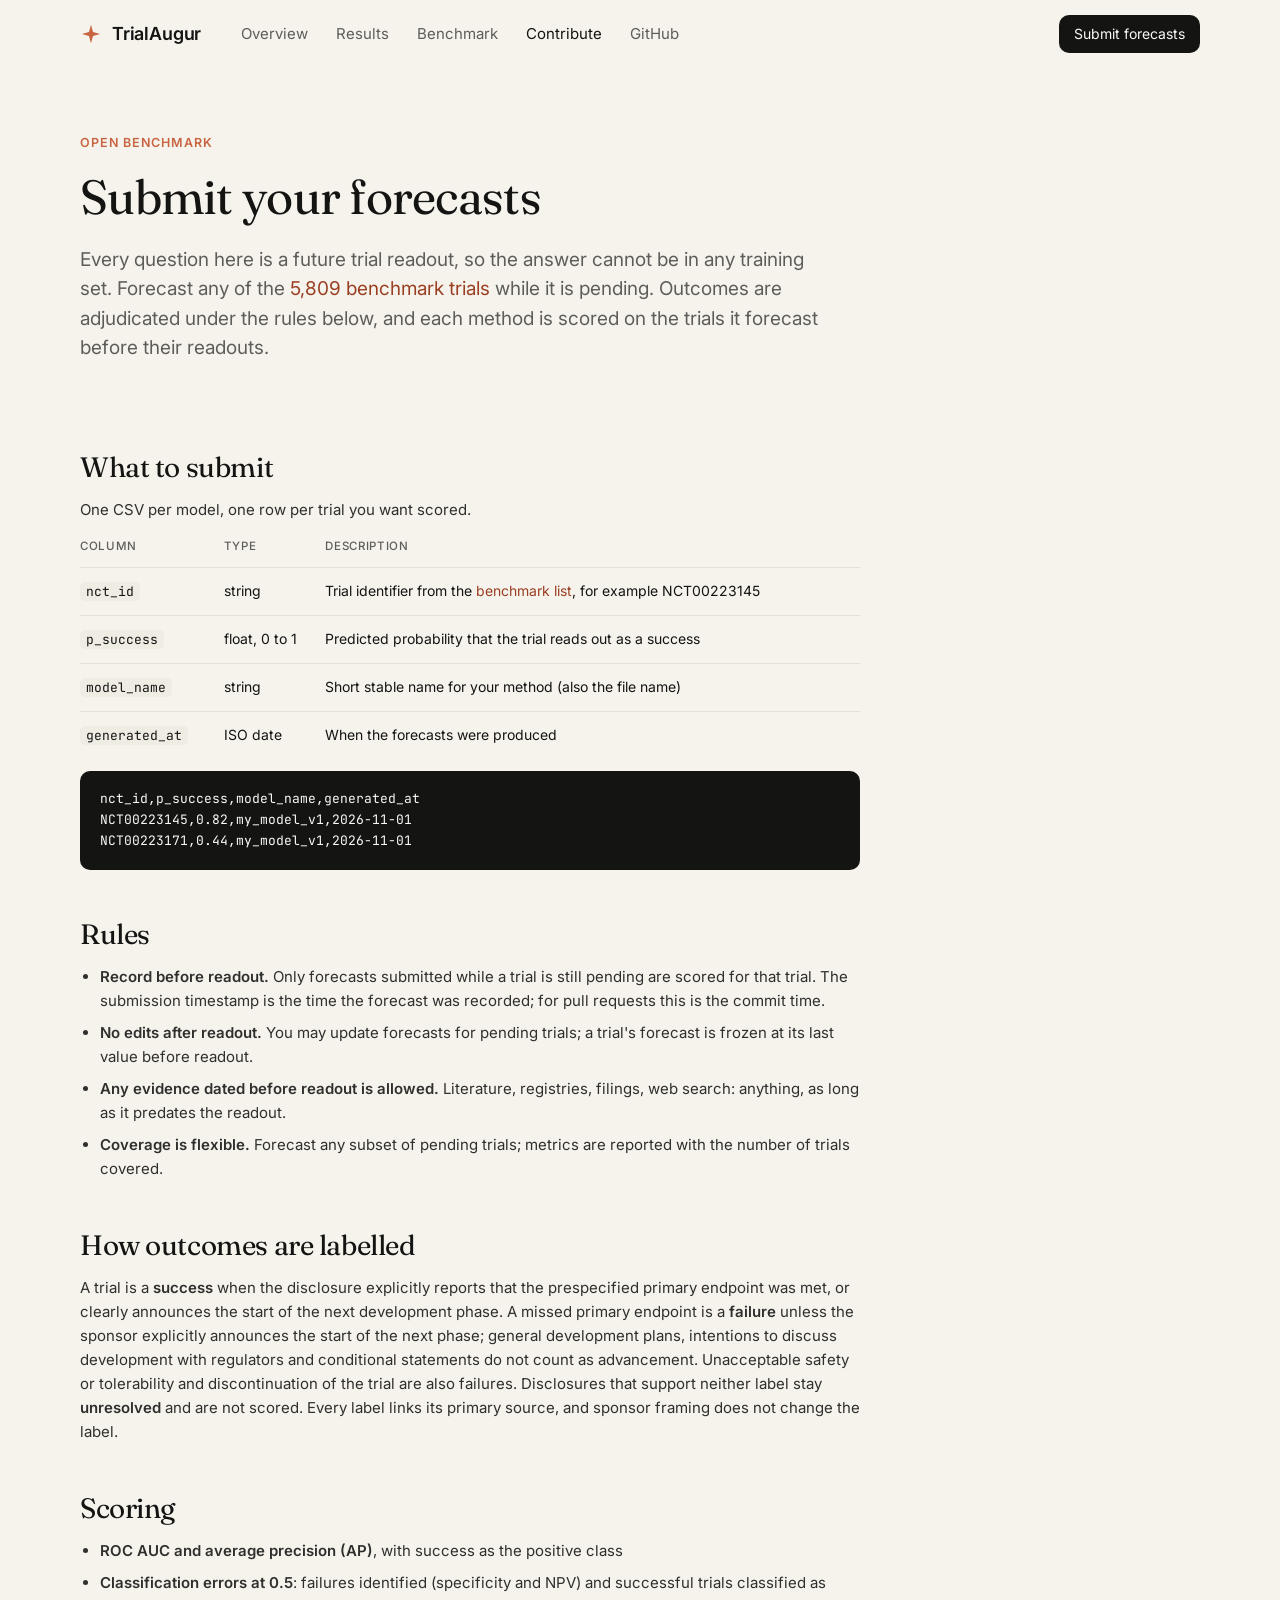
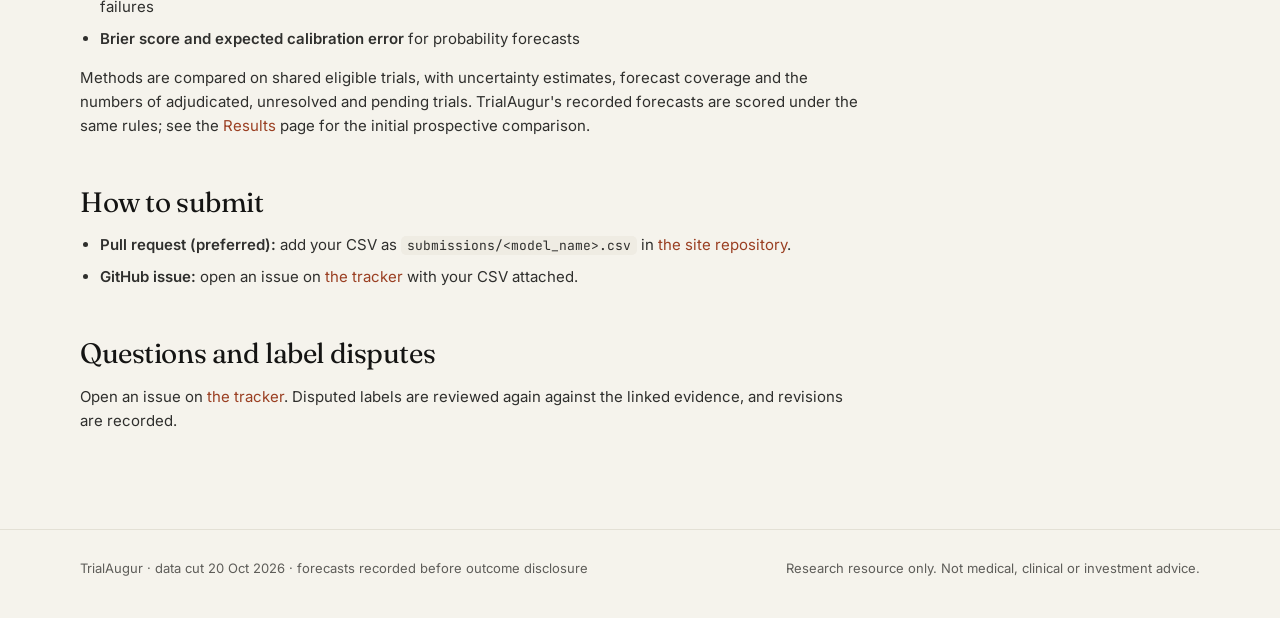
==== commit 768cdde8: "Rebuild the site from the paper figures; benchmark lists NCT IDs only Results follow the figures and" ====
--- a/contribute.html
+++ b/contribute.html
@@ -8,8 +8,8 @@
   <link rel="preconnect" href="https://fonts.googleapis.com">
   <link rel="preconnect" href="https://fonts.gstatic.com" crossorigin>
   <link href="https://fonts.googleapis.com/css2?family=Fraunces:opsz,wght@9..144,400;9..144,500&family=Inter:wght@400;500;600&family=JetBrains+Mono:wght@400;500&display=swap" rel="stylesheet">
-  <link rel="stylesheet" href="css/style.css?v=10">
-  <script src="js/config.js?v=10"></script>
+  <link rel="stylesheet" href="css/style.css?v=11">
+  <script src="js/config.js?v=11"></script>
 </head>
 <body data-page="contribute">
   <div id="site-header"></div>
@@ -18,8 +18,8 @@
     <div class="eyebrow">Open benchmark</div>
     <h1>Submit your forecasts</h1>
     <p class="lede">Every question here is a future trial readout, so the answer cannot be in any training set.
-      We provide the readouts and the adjudicated labels; the forecasts can come from anyone. Submit while trials are
-      pending and you are scored on exactly the trials that were unresolved at your submission time.</p>
+      Forecast any of the <a href="benchmark.html">5,809 benchmark trials</a> while it is pending. Outcomes are
+      adjudicated under the rules below, and each method is scored on the trials it forecast before their readouts.</p>
   </section>
 
   <section class="wrap">
@@ -28,19 +28,19 @@
       <p>One CSV per model, one row per trial you want scored.</p>
       <div class="scroll"><table class="t">
         <tr><th>Column</th><th>Type</th><th>Description</th></tr>
-        <tr><td><code>nct_id</code></td><td>string</td><td>Trial identifier from the <a href="predictions.html">predictions table</a>, for example NCT05499013</td></tr>
+        <tr><td><code>nct_id</code></td><td>string</td><td>Trial identifier from the <a href="benchmark.html">benchmark list</a>, for example NCT00223145</td></tr>
         <tr><td><code>p_success</code></td><td>float, 0 to 1</td><td>Predicted probability that the trial reads out as a success</td></tr>
         <tr><td><code>model_name</code></td><td>string</td><td>Short stable name for your method (also the file name)</td></tr>
         <tr><td><code>generated_at</code></td><td>ISO date</td><td>When the forecasts were produced</td></tr>
       </table></div>
       <pre>nct_id,p_success,model_name,generated_at
-NCT06846541,0.82,my_model_v1,2026-11-01
-NCT06109181,0.44,my_model_v1,2026-11-01</pre>
+NCT00223145,0.82,my_model_v1,2026-11-01
+NCT00223171,0.44,my_model_v1,2026-11-01</pre>
 
       <h2>Rules</h2>
       <ul>
-        <li><b>Lock before readout.</b> Only forecasts submitted while a trial is still pending are scored for that trial.
-          For pull requests the commit time is the lock time.</li>
+        <li><b>Record before readout.</b> Only forecasts submitted while a trial is still pending are scored for that trial.
+          The submission timestamp is the time the forecast was recorded; for pull requests this is the commit time.</li>
         <li><b>No edits after readout.</b> You may update forecasts for pending trials; a trial's forecast is frozen at its
           last value before readout.</li>
         <li><b>Any evidence dated before readout is allowed.</b> Literature, registries, filings, web search: anything,
@@ -50,19 +50,24 @@
       </ul>
 
       <h2>How outcomes are labelled</h2>
-      <p>A trial is a <b>success</b> when the disclosure explicitly states that the prespecified primary endpoint was met
-        or that the next development phase will start. It is a <b>failure</b> when the disclosure reports a missed primary
-        endpoint, unacceptable safety or tolerability, or discontinuation of the trial. Disclosures without enough evidence
-        for either label stay <b>unresolved</b> and are not scored. Every label links its primary source.</p>
+      <p>A trial is a <b>success</b> when the disclosure explicitly reports that the prespecified primary endpoint was met,
+        or clearly announces the start of the next development phase. A missed primary endpoint is a <b>failure</b> unless
+        the sponsor explicitly announces the start of the next phase; general development plans, intentions to discuss
+        development with regulators and conditional statements do not count as advancement. Unacceptable safety or
+        tolerability and discontinuation of the trial are also failures. Disclosures that support neither label stay
+        <b>unresolved</b> and are not scored. Every label links its primary source, and sponsor framing does not change
+        the label.</p>
 
       <h2>Scoring</h2>
       <ul>
-        <li><b>PR AUC</b> with success as the positive class (primary), and ROC AUC</li>
-        <li><b>Specificity and NPV at 0.5</b>: how many failures you catch and how often your failure calls are right</li>
-        <li><b>Brier score</b> and balanced accuracy at 0.5</li>
+        <li><b>ROC AUC and average precision (AP)</b>, with success as the positive class</li>
+        <li><b>Classification errors at 0.5</b>: failures identified (specificity and NPV) and successful trials
+          classified as failures</li>
+        <li><b>Brier score and expected calibration error</b> for probability forecasts</li>
       </ul>
-      <p>TrialAugur's locked forecasts and the two zero shot comparators are scored under the same rules and appear on the
-        <a href="results.html">Results</a> page as reference baselines.</p>
+      <p>Methods are compared on shared eligible trials, with uncertainty estimates, forecast coverage and the numbers of
+        adjudicated, unresolved and pending trials. TrialAugur's recorded forecasts are scored under the same rules; see
+        the <a href="results.html">Results</a> page for the initial prospective comparison.</p>
 
       <h2>How to submit</h2>
       <ul>
@@ -79,7 +84,7 @@
   </section>
 
   <div id="site-footer"></div>
-  <script src="js/common.js?v=10"></script>
+  <script src="js/common.js?v=11"></script>
   <script>
     if (window.SITE.contactEmail) {
       document.getElementById("contact-line").insertAdjacentHTML("beforeend",
--- a/css/style.css
+++ b/css/style.css
@@ -77,7 +77,7 @@
 
 /* ---------- home hero ---------- */
 .hero .heroin { display: grid; grid-template-columns: 1.35fr 1fr; gap: 56px; align-items: center;
-  padding: 80px 0 84px; }
+  padding-top: 80px; padding-bottom: 84px; }
 .hero h1 { font-size: 58px; line-height: 1.05; letter-spacing: -.02em; }
 
 .card { background: var(--card); border: 1px solid var(--line); border-radius: var(--rc); padding: 26px; }
@@ -137,6 +137,10 @@
 table.t tr.group td { font-size: 11.5px; text-transform: uppercase; letter-spacing: .06em; color: var(--faint);
   padding-top: 18px; border-top: 0; }
 .scroll { overflow-x: auto; }
+table.t.compact td, table.t.compact th { padding-right: 9px; }
+table.t.compact .num { font-size: 12px; }
+table.t.compact .ci { font-size: 10.5px; }
+table.t.compact th { font-size: 10.5px; letter-spacing: .04em; }
 .dot { display: inline-block; width: 9px; height: 9px; border-radius: 50%; margin-right: 10px; vertical-align: 1px; }
 .dot.o { background: var(--accent); }
 .dot.c { background: var(--cmp); }
@@ -247,6 +251,45 @@
 footer.foot .row { display: flex; justify-content: space-between; gap: 24px; flex-wrap: wrap; }
 footer.foot a { color: var(--muted); text-decoration: underline; text-decoration-color: var(--line-strong); }
 
+/* ---------- results page: section nav, card titles, legends ---------- */
+.subnav { position: sticky; top: 68px; z-index: 15; background: rgba(245, 243, 236, .95);
+  backdrop-filter: saturate(1.2) blur(8px); border-top: 1px solid var(--line); border-bottom: 1px solid var(--line); }
+.subnav .wrap { display: flex; gap: 26px; height: 46px; align-items: center; overflow-x: auto; scrollbar-width: none; }
+.subnav a { color: var(--muted); font-size: 14px; white-space: nowrap; }
+.subnav a:hover { color: var(--fg); text-decoration: none; }
+section[id], .card[id] { scroll-margin-top: 130px; }
+.card h3 { font-size: 21px; margin: 0 0 4px; }
+.card .sub { font-size: 13.5px; color: var(--muted); margin: 0 0 14px; line-height: 1.5; }
+.panelhead { font-size: 12px; text-transform: uppercase; letter-spacing: .06em; color: var(--muted); margin: 6px 0 2px; }
+.hl { color: var(--accent-ink); font-weight: 600; }
+.legend .sq { display: inline-block; width: 12px; height: 12px; border-radius: 3px; margin-right: 6px; vertical-align: -1px; }
+.legend .sq.outline { background: transparent; box-shadow: inset 0 0 0 1.6px var(--fg); }
+.wide { min-width: 900px; }
+.wide.mid { min-width: 720px; }
+.timeline.four { grid-template-columns: repeat(4, 1fr); }
+.grid3 { display: grid; grid-template-columns: repeat(3, 1fr); gap: 20px; }
+.grid3 > * { min-width: 0; }
+.card.point { display: flex; flex-direction: column; }
+.card.point p { color: #2f2f2d; font-size: 14.5px; line-height: 1.6; margin: 6px 0 14px; flex: 1; }
+.card.point a { font-size: 14px; }
+.card .takeaway { font-size: 14.5px; color: #2f2f2d; margin: 12px 0 0; line-height: 1.55; }
+.btn.small { padding: 8px 14px; font-size: 14px; }
+
+/* ---------- benchmark page ---------- */
+.funnel { list-style: none; margin: 4px 0 0; padding: 0; }
+.funnel li { display: grid; grid-template-columns: 96px 1fr; gap: 14px; padding: 11px 0; border-top: 1px solid var(--line);
+  font-size: 14px; line-height: 1.5; }
+.funnel li:first-child { border-top: 0; }
+.funnel b { font-family: var(--display); font-weight: 400; font-size: 22px; line-height: 1.1; }
+.funnel span { color: var(--muted); }
+.funnel li:last-child b { color: var(--accent); }
+ul.plain { list-style: none; padding: 0; margin: 10px 0 0; }
+ul.plain li { padding: 11px 0; border-top: 1px solid var(--line); font-size: 14.5px; color: #2f2f2d; line-height: 1.55; }
+ul.plain li:first-child { border-top: 0; }
+.ncts { display: grid; grid-template-columns: repeat(auto-fill, minmax(124px, 1fr)); gap: 4px 14px; max-height: 560px;
+  overflow-y: auto; font-family: var(--mono); font-size: 13px; }
+.ncts a { padding: 3px 0; }
+
 /* ---------- responsive ---------- */
 @media (max-width: 960px) {
   .hero .heroin, .grid2, .grid2.even, .callout { grid-template-columns: 1fr; gap: 32px; }
@@ -254,8 +297,8 @@
   .stats { grid-template-columns: repeat(2, 1fr); }
   .stat:nth-child(3) { padding-left: 0; border-left: 0; }
   .stat:nth-child(n+3) { border-top: 1px solid var(--line); }
-  .steps, .kpis { grid-template-columns: 1fr; gap: 28px; }
-  .timeline { grid-template-columns: 1fr; }
+  .steps, .kpis, .grid3 { grid-template-columns: 1fr; gap: 20px; }
+  .timeline, .timeline.four { grid-template-columns: 1fr; }
   .timeline::before { left: 5px; right: auto; top: 0; bottom: 0; width: 1px; height: auto; }
   .tl { padding: 0 0 18px 28px; }
   .tl::before { top: 4px; }
@@ -269,7 +312,7 @@
   .nav .cta { display: none; }
   .menu-btn { display: block; margin-left: auto; }
   .navin { gap: 16px; }
-  .hero .heroin { padding: 48px 0; }
+  .hero .heroin { padding-top: 48px; padding-bottom: 48px; }
   .hero h1, .pagehead h1 { font-size: 36px; }
   .lede { font-size: 17px; }
   .stat .v { font-size: 34px; }
@@ -279,4 +322,8 @@
   .callout .big { font-size: 64px; }
   .filters input[type=search] { min-width: 0; width: 100%; max-width: none; }
   .section { padding-top: 64px; }
+  .subnav { top: 68px; }
+  .funnel li { grid-template-columns: 78px 1fr; }
 }
+
+.card a.more { display: inline-block; margin-top: 10px; font-size: 14px; }
